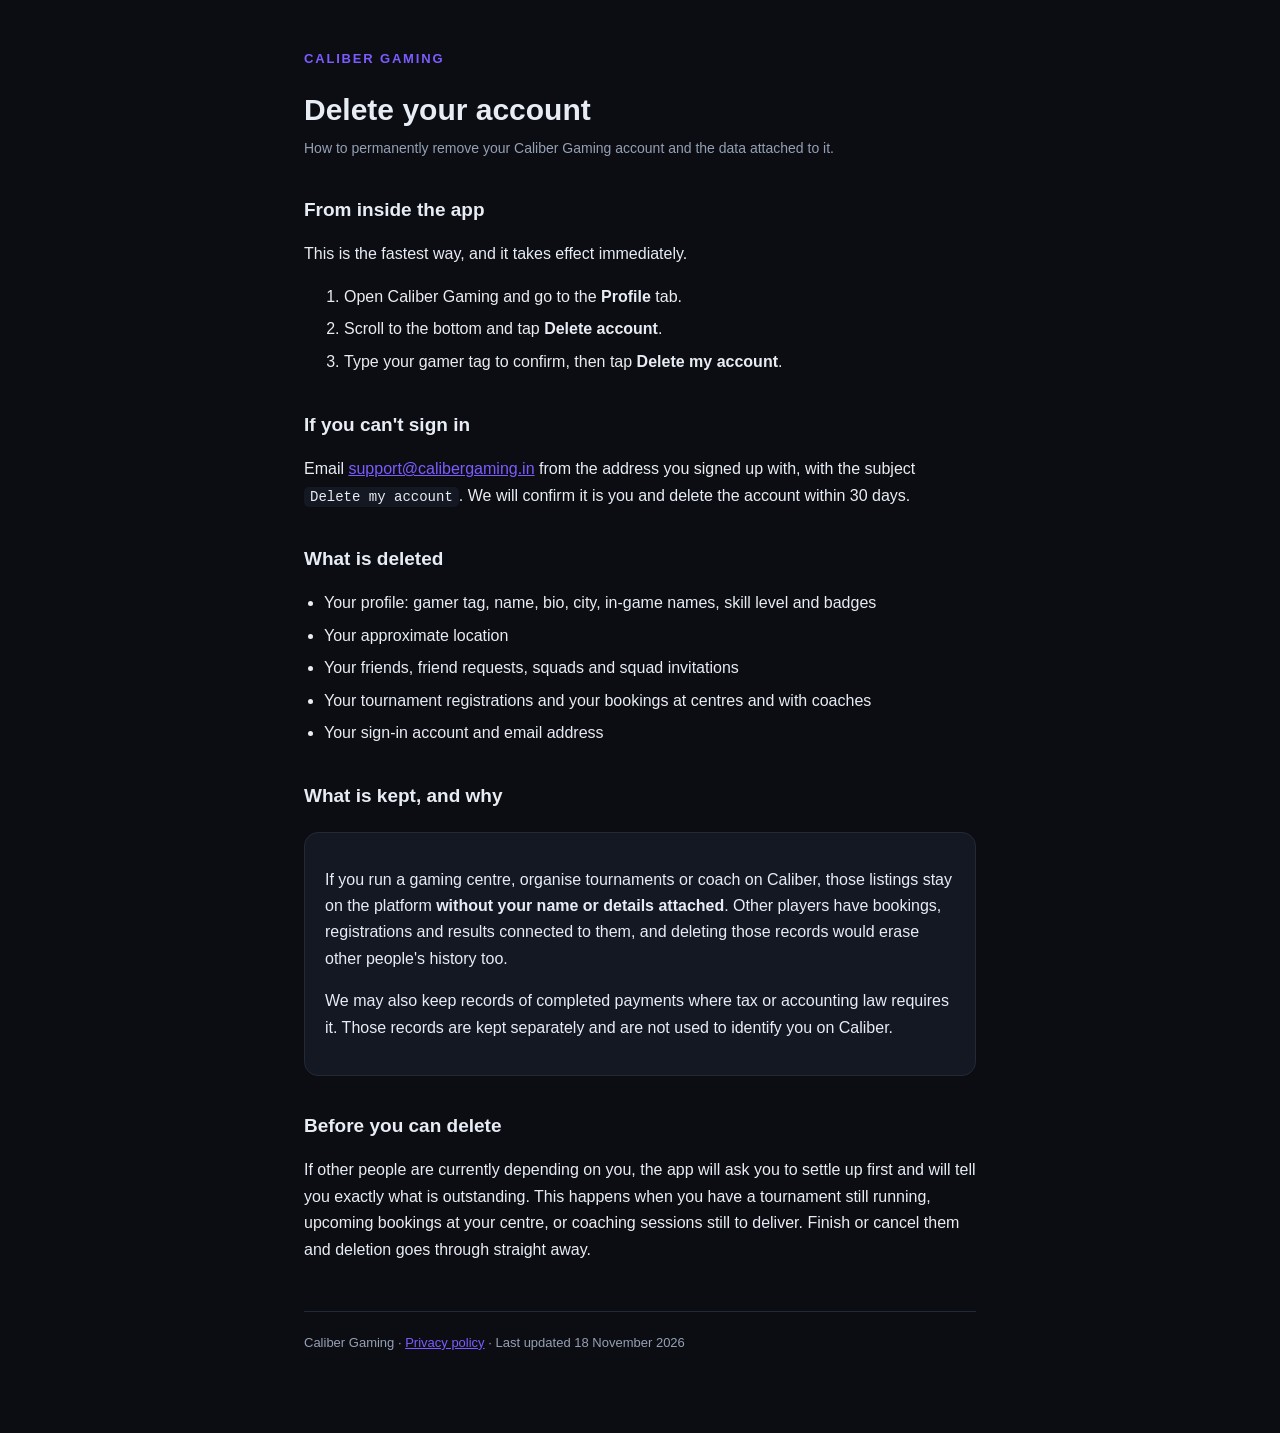
==== delete-account.html @ 373f38c8 "Publish the Caliber Gaming website Homepage, privacy policy and account-deletion page, moved here fr" ====
<!DOCTYPE html>
<html lang="en"><head>
<meta charset="utf-8"><meta name="viewport" content="width=device-width,initial-scale=1">
<title>Delete your Caliber Gaming account</title><link rel="stylesheet" href="style.css">
</head><body><main>
<div class="brand">Caliber Gaming</div>
<h1>Delete your account</h1>
<p class="sub">How to permanently remove your Caliber Gaming account and the data attached to it.</p>

<h2>From inside the app</h2>
<p>This is the fastest way, and it takes effect immediately.</p>
<ol>
  <li>Open Caliber Gaming and go to the <strong>Profile</strong> tab.</li>
  <li>Scroll to the bottom and tap <strong>Delete account</strong>.</li>
  <li>Type your gamer tag to confirm, then tap <strong>Delete my account</strong>.</li>
</ol>

<h2>If you can't sign in</h2>
<p>Email <a href="mailto:support@calibergaming.in">support@calibergaming.in</a> from the address you signed up with, with the subject <code>Delete my account</code>. We will confirm it is you and delete the account within 30 days.</p>

<h2>What is deleted</h2>
<ul>
  <li>Your profile: gamer tag, name, bio, city, in-game names, skill level and badges</li>
  <li>Your approximate location</li>
  <li>Your friends, friend requests, squads and squad invitations</li>
  <li>Your tournament registrations and your bookings at centres and with coaches</li>
  <li>Your sign-in account and email address</li>
</ul>

<h2>What is kept, and why</h2>
<div class="card">
<p>If you run a gaming centre, organise tournaments or coach on Caliber, those listings stay on the platform <strong>without your name or details attached</strong>. Other players have bookings, registrations and results connected to them, and deleting those records would erase other people's history too.</p>
<p>We may also keep records of completed payments where tax or accounting law requires it. Those records are kept separately and are not used to identify you on Caliber.</p>
</div>

<h2>Before you can delete</h2>
<p>If other people are currently depending on you, the app will ask you to settle up first and will tell you exactly what is outstanding. This happens when you have a tournament still running, upcoming bookings at your centre, or coaching sessions still to deliver. Finish or cancel them and deletion goes through straight away.</p>

<footer>
Caliber Gaming · <a href="privacy.html">Privacy policy</a> · Last updated 18 November 2026
</footer>
</main></body></html>
---- style.css ----
:root { --bg:#0b0d12; --surface:#141822; --line:#232936; --text:#e8ecf4; --muted:#95a0b4; --primary:#7c5cff; }
* { box-sizing: border-box; }
body { margin:0; background:var(--bg); color:var(--text); font:16px/1.65 -apple-system,BlinkMacSystemFont,"Segoe UI",Roboto,sans-serif; }
main { max-width:720px; margin:0 auto; padding:48px 24px 80px; }
a { color:var(--primary); }
h1 { font-size:30px; line-height:1.25; margin:0 0 8px; }
h2 { font-size:19px; margin:34px 0 10px; }
.sub { color:var(--muted); margin:0 0 28px; font-size:14px; }
.card { background:var(--surface); border:1px solid var(--line); border-radius:14px; padding:18px 20px; margin:20px 0; }
ul { padding-left:20px; } li { margin:6px 0; }
code { background:var(--surface); padding:2px 6px; border-radius:5px; font-size:14px; }
footer { color:var(--muted); font-size:13px; border-top:1px solid var(--line); margin-top:48px; padding-top:20px; }
.brand { font-weight:700; letter-spacing:.14em; text-transform:uppercase; font-size:13px; color:var(--primary); margin-bottom:22px; }
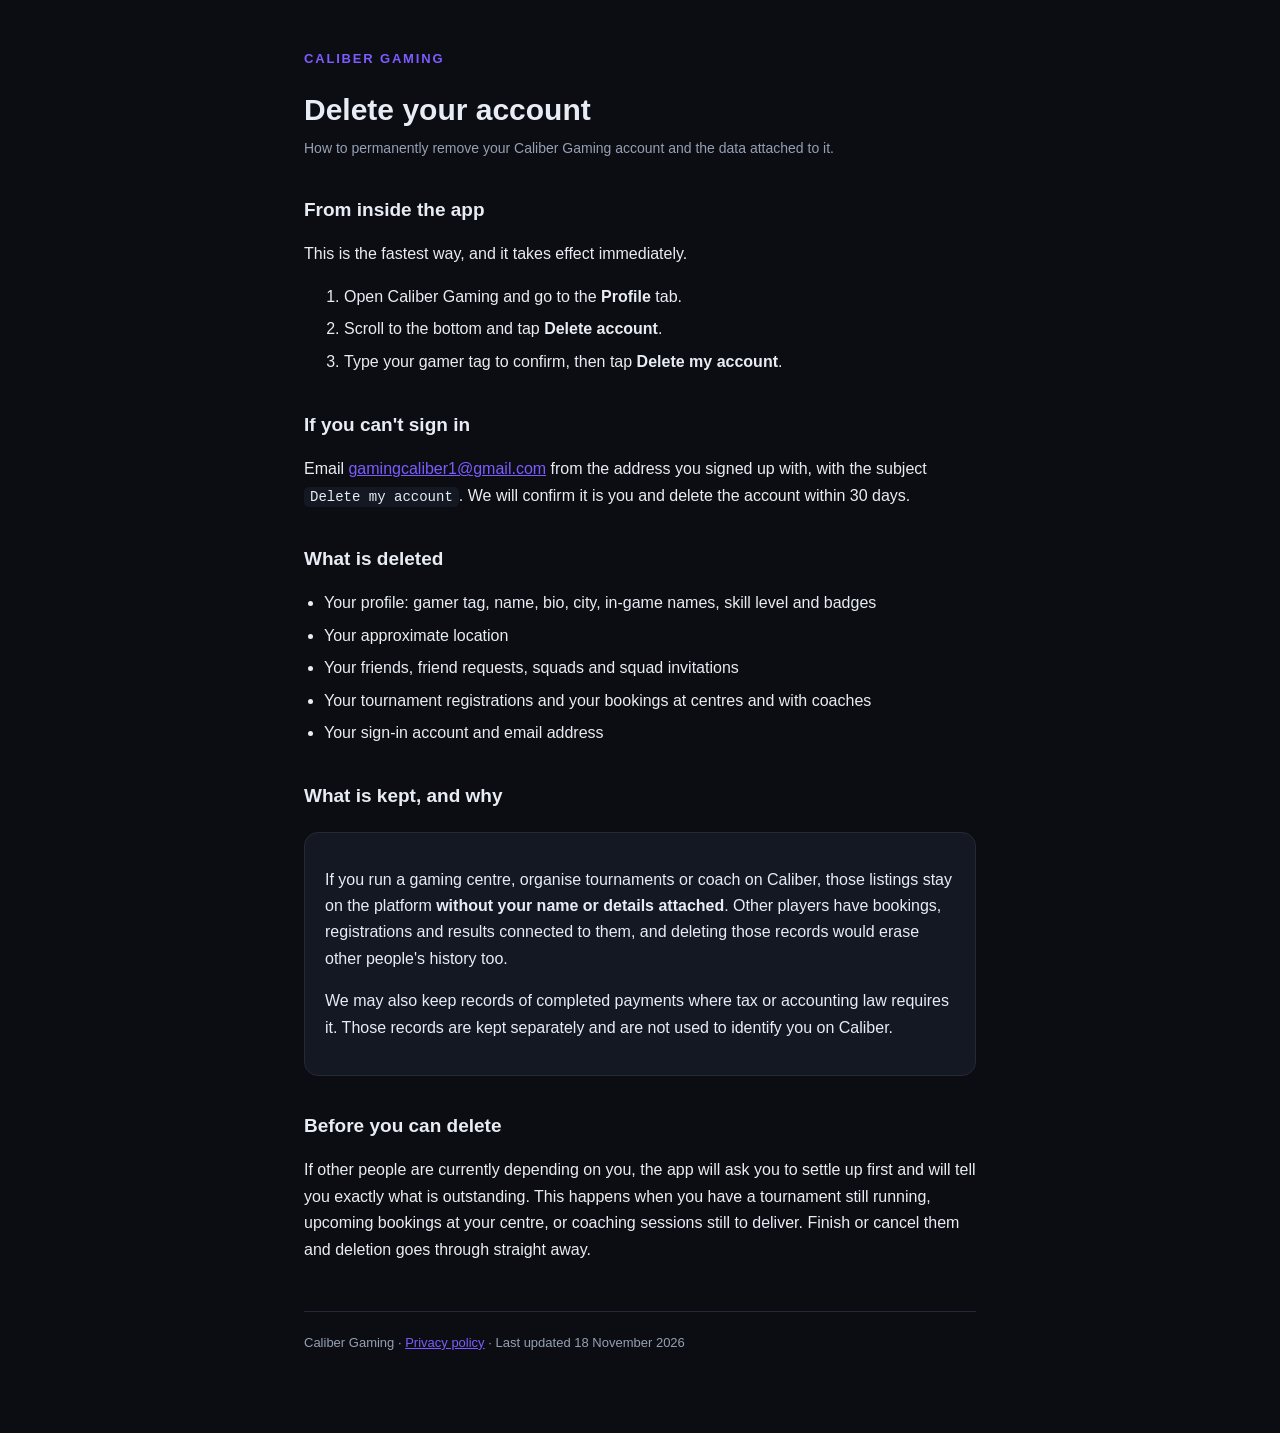
==== commit 6375be40: "Point support at a mailbox that actually exists Mirrors the same change in caliber-gaming/docs.  Co-" ====
--- a/delete-account.html
+++ b/delete-account.html
@@ -16,7 +16,7 @@
 </ol>
 
 <h2>If you can't sign in</h2>
-<p>Email <a href="mailto:support@calibergaming.in">support@calibergaming.in</a> from the address you signed up with, with the subject <code>Delete my account</code>. We will confirm it is you and delete the account within 30 days.</p>
+<p>Email <a href="mailto:gamingcaliber1@gmail.com">gamingcaliber1@gmail.com</a> from the address you signed up with, with the subject <code>Delete my account</code>. We will confirm it is you and delete the account within 30 days.</p>
 
 <h2>What is deleted</h2>
 <ul>
